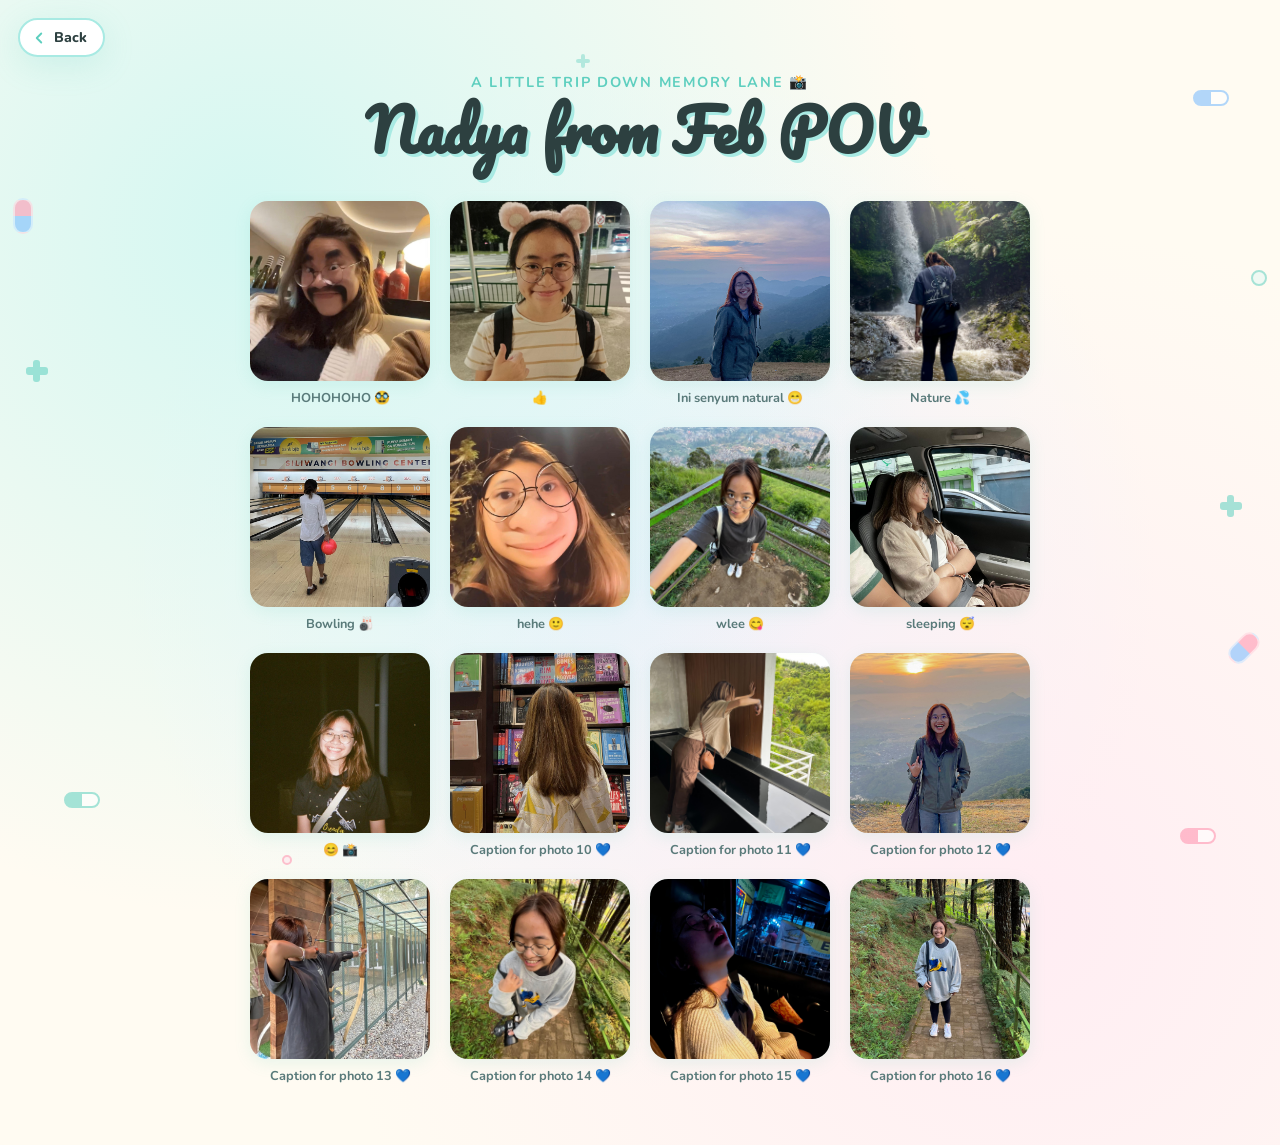
==== memories.html @ 877e9693 "Initial commit" ====
<!DOCTYPE html>
<html lang="en">
<head>
  <meta charset="UTF-8" />
  <meta name="viewport" content="width=device-width, initial-scale=1.0" />
  <title>Memories 📷</title>
  <link rel="preconnect" href="https://fonts.googleapis.com" />
  <link rel="preconnect" href="https://fonts.gstatic.com" crossorigin />
  <link href="https://fonts.googleapis.com/css2?family=Nunito:wght@400;600;700;800;900&family=Pacifico&display=swap" rel="stylesheet" />
  <link rel="stylesheet" href="css/style.css" />
  <script src="js/script.js" defer></script>
</head>
<body class="memories-page">

  <!-- ── Floating Decorations ── -->
  <div class="deco-layer" aria-hidden="true">
    <span class="deco pill pink"   style="top:4%;  left:3%;  animation-delay:0s"></span>
    <span class="deco pill blue"   style="top:10%; right:4%; animation-delay:1s"></span>
    <span class="deco pill mint"   style="top:88%; left:5%;  animation-delay:0.5s"></span>
    <span class="deco pill pink"   style="top:92%; right:5%; animation-delay:1.7s"></span>
    <span class="deco capsule"     style="top:22%; left:1%;  animation-delay:0.3s"></span>
    <span class="deco capsule rot" style="top:70%; right:2%; animation-delay:1.4s"></span>
    <span class="deco cross"       style="top:40%; left:2%;  animation-delay:0.8s"></span>
    <span class="deco cross"       style="top:55%; right:3%; animation-delay:2s"></span>
    <span class="deco cross sm"    style="top:6%;  left:45%; animation-delay:0.4s"></span>
    <span class="deco dot"         style="top:95%; left:22%; animation-delay:0.6s"></span>
    <span class="deco dot lg"      style="top:30%; right:1%; animation-delay:1.2s"></span>
  </div>

  <!-- ── Back Button ── -->
  <a href="index.html" class="back-btn" aria-label="Back to main page">
    <svg viewBox="0 0 24 24" fill="none" stroke="currentColor" stroke-width="2.5" stroke-linecap="round" stroke-linejoin="round">
      <polyline points="15 18 9 12 15 6"/>
    </svg>
    Back
  </a>

  <!-- ── Page Content ── -->
  <main class="memories-stage">
    <p class="sub-greeting">a little trip down memory lane 📸</p>
    <h1 class="main-title">Nadya from Feb POV</h1>

    <!-- ── Photo Grid ── -->
    <!--
      ✏️  HOW TO ADD YOUR PHOTOS / VIDEOS:
      1. Put your image files inside the  assets/photos/  folder.
      2. Put your video files inside the  assets/videos/  folder.
      3. Replace the src="assets/photos/photo1.jpg" (etc.) with your actual filenames.
      4. Update the .caption text for each item.
      5. To add MORE items, copy one <div class="mem-item"> block and paste it.
      6. To remove an item, delete the whole <div class="mem-item"> block.
    -->
    <div class="gallery-grid" id="gallery">

      <!-- Photo 1 -->
      <div class="mem-item" onclick="openLightbox(this)">
        <div class="mem-inner">
          <img src="assets/photos/photo1.jpeg" alt="Memory 1" loading="lazy" />
          <div class="mem-overlay">
            <span class="mem-icon">🔍</span>
          </div>
        </div>
        <p class="caption">HOHOHOHO 🥸</p>
      </div>

      <!-- Photo 2 -->
      <div class="mem-item" onclick="openLightbox(this)">
        <div class="mem-inner">
          <img src="assets/photos/photo2.jpeg" alt="Memory 2" loading="lazy" />
          <div class="mem-overlay">
            <span class="mem-icon">🔍</span>
          </div>
        </div>
        <p class="caption">👍</p>
      </div>

      <!-- Photo 3 -->
      <div class="mem-item" onclick="openLightbox(this)">
        <div class="mem-inner">
          <img src="assets/photos/photo3.jpeg" alt="Memory 3" loading="lazy" />
          <div class="mem-overlay">
            <span class="mem-icon">🔍</span>
          </div>
        </div>
        <p class="caption">Ini senyum natural 😁</p>
      </div>

      <!-- Photo 4 -->
      <div class="mem-item" onclick="openLightbox(this)">
        <div class="mem-inner">
          <img src="assets/photos/photo4.jpeg" alt="Memory 4" loading="lazy" />
          <div class="mem-overlay">
            <span class="mem-icon">🔍</span>
          </div>
        </div>
        <p class="caption">Nature 💦</p>
      </div>

      <!-- Photo 5 -->
      <div class="mem-item" onclick="openLightbox(this)">
        <div class="mem-inner">
          <img src="assets/photos/photo5.jpeg" alt="Memory 5" loading="lazy" />
          <div class="mem-overlay">
            <span class="mem-icon">🔍</span>
          </div>
        </div>
        <p class="caption">Bowling 🎳</p>
      </div>

      <!-- Photo 6 -->
      <div class="mem-item" onclick="openLightbox(this)">
        <div class="mem-inner">
          <img src="assets/photos/photo6.jpeg" alt="Memory 6" loading="lazy" />
          <div class="mem-overlay">
            <span class="mem-icon">🔍</span>
          </div>
        </div>
        <p class="caption">hehe 🙂</p>
      </div>

      <!-- Photo 7 -->
      <div class="mem-item" onclick="openLightbox(this)">
        <div class="mem-inner">
          <img src="assets/photos/photo7.jpeg" alt="Memory 7" loading="lazy" />
          <div class="mem-overlay">
            <span class="mem-icon">🔍</span>
          </div>
        </div>
        <p class="caption">wlee 😋</p>
      </div>

      <!-- Photo 8 -->
      <div class="mem-item" onclick="openLightbox(this)">
        <div class="mem-inner">
          <img src="assets/photos/photo8.jpeg" alt="Memory 8" loading="lazy" />
          <div class="mem-overlay">
            <span class="mem-icon">🔍</span>
          </div>
        </div>
        <p class="caption">sleeping 😴</p>
      </div>

      <!-- Photo 9 -->
      <div class="mem-item" onclick="openLightbox(this)">
        <div class="mem-inner">
          <img src="assets/photos/photo9.jpeg" alt="Memory 9" loading="lazy" />
          <div class="mem-overlay">
            <span class="mem-icon">🔍</span>
          </div>
        </div>
        <p class="caption">😊 📸</p>
      </div>

      <!-- Photo 10 -->
      <div class="mem-item" onclick="openLightbox(this)">
        <div class="mem-inner">
          <img src="assets/photos/photo10.jpeg" alt="Memory 10" loading="lazy" />
          <div class="mem-overlay">
            <span class="mem-icon">🔍</span>
          </div>
        </div>
        <p class="caption">Caption for photo 10 💙</p>
      </div>

      <!-- Photo 11 -->
      <div class="mem-item" onclick="openLightbox(this)">
        <div class="mem-inner">
          <img src="assets/photos/photo11.jpeg" alt="Memory 11" loading="lazy" />
          <div class="mem-overlay">
            <span class="mem-icon">🔍</span>
          </div>
        </div>
        <p class="caption">Caption for photo 11 💙</p>
      </div>

      <!-- Photo 12 -->
      <div class="mem-item" onclick="openLightbox(this)">
        <div class="mem-inner">
          <img src="assets/photos/photo12.jpeg" alt="Memory 12" loading="lazy" />
          <div class="mem-overlay">
            <span class="mem-icon">🔍</span>
          </div>
        </div>
        <p class="caption">Caption for photo 12 💙</p>
      </div>

      <!-- Photo 13 -->
      <div class="mem-item" onclick="openLightbox(this)">
        <div class="mem-inner">
          <img src="assets/photos/photo13.jpeg" alt="Memory 13" loading="lazy" />
          <div class="mem-overlay">
            <span class="mem-icon">🔍</span>
          </div>
        </div>
        <p class="caption">Caption for photo 13 💙</p>
      </div>

      <!-- Photo 14 -->
      <div class="mem-item" onclick="openLightbox(this)">
        <div class="mem-inner">
          <img src="assets/photos/photo14.jpeg" alt="Memory 14" loading="lazy" />
          <div class="mem-overlay">
            <span class="mem-icon">🔍</span>
          </div>
        </div>
        <p class="caption">Caption for photo 14 💙</p>
      </div>

      <!-- Photo 15 -->
      <div class="mem-item" onclick="openLightbox(this)">
        <div class="mem-inner">
          <img src="assets/photos/photo15.jpeg" alt="Memory 15" loading="lazy" />
          <div class="mem-overlay">
            <span class="mem-icon">🔍</span>
          </div>
        </div>
        <p class="caption">Caption for photo 15 💙</p>
      </div>

      <!-- Photo 16 -->
      <div class="mem-item" onclick="openLightbox(this)">
        <div class="mem-inner">
          <img src="assets/photos/photo16.jpeg" alt="Memory 16" loading="lazy" />
          <div class="mem-overlay">
            <span class="mem-icon">🔍</span>
          </div>
        </div>
        <p class="caption">Caption for photo 16 💙</p>
      </div>

      <!-- ── VIDEO EXAMPLE (uncomment & edit to use) ──
      <div class="mem-item video-item">
        <div class="mem-inner">
          <video src="assets/videos/video1.mp4" controls poster="assets/photos/video1-thumb.jpg"></video>
        </div>
        <p class="caption">Video caption here 🎬</p>
      </div>
      -->

    </div>
  </main>

  <!-- ── Lightbox ── -->
  <div class="lightbox" id="lightbox" onclick="closeLightbox()">
    <button class="lightbox-close" onclick="closeLightbox()" aria-label="Close">✕</button>
    <img id="lightboxImg" src="" alt="Full size" />
    <p id="lightboxCaption" class="lightbox-caption"></p>
  </div>

  <script src="script.js"></script>
</body>
</html>
---- css/style.css ----
/* ═══════════════════════════════════════════════
   BIRTHDAY WEBSITE — MEDICINE THEME
   ═══════════════════════════════════════════════ */

/* ── Variables ── */
:root {
  --mint:        #5ECFBF;
  --mint-light:  #E4F8F5;
  --mint-mid:    #A8EAE3;
  --pink:        #FF8FAB;
  --pink-light:  #FFE4ED;
  --blue:        #74B9FF;
  --blue-light:  #DCEEFF;
  --yellow:      #FFD166;
  --cream:       #FFFBF2;
  --text-dark:   #2D4040;
  --text-mid:    #5A7A7A;
  --white:       #FFFFFF;
  --shadow:      0 8px 32px rgba(94,207,191,0.18);
  --radius-pill: 99px;
}

/* ── Reset & Base ── */
*, *::before, *::after { box-sizing: border-box; margin: 0; padding: 0; }

html { scroll-behavior: smooth; }

body {
  min-height: 100vh;
  font-family: 'Nunito', sans-serif;
  background: var(--cream);
  background-image:
    radial-gradient(circle at 20% 20%, #d4f7f2 0%, transparent 50%),
    radial-gradient(circle at 80% 80%, #ffedf3 0%, transparent 50%),
    radial-gradient(circle at 50% 50%, #e8f3ff 0%, transparent 60%);
  overflow-x: hidden;
  color: var(--text-dark);
}

/* ═══════════════════════════════════════════════
   FLOATING MEDICINE DECORATIONS
   ═══════════════════════════════════════════════ */
.deco-layer {
  position: fixed;
  inset: 0;
  pointer-events: none;
  z-index: 0;
}

.deco {
  position: absolute;
  display: block;
  animation: floatDeco 5s ease-in-out infinite;
  opacity: 0.55;
}

/* Pills */
.deco.pill {
  width: 36px; height: 16px;
  border-radius: var(--radius-pill);
}
.deco.pill.pink  { background: linear-gradient(90deg, var(--pink) 50%, #fff 50%); border: 2px solid var(--pink); }
.deco.pill.blue  { background: linear-gradient(90deg, var(--blue) 50%, #fff 50%); border: 2px solid var(--blue); }
.deco.pill.mint  { background: linear-gradient(90deg, var(--mint) 50%, #fff 50%); border: 2px solid var(--mint); }

/* Capsule */
.deco.capsule {
  width: 20px; height: 36px;
  border-radius: var(--radius-pill);
  background: linear-gradient(180deg, var(--pink) 50%, var(--blue) 50%);
  border: 2px solid rgba(255,255,255,0.6);
}
.deco.capsule.rot { transform: rotate(45deg); }

/* Plus / Cross */
.deco.cross::before,
.deco.cross::after {
  content: '';
  position: absolute;
  background: var(--mint);
  border-radius: 3px;
}
.deco.cross {
  position: absolute;
  width: 22px; height: 22px;
}
.deco.cross::before { width: 100%; height: 35%; top: 32.5%; left: 0; }
.deco.cross::after  { width: 35%; height: 100%; left: 32.5%; top: 0; }
.deco.cross.sm { width: 14px; height: 14px; opacity: 0.4; }

/* Dot */
.deco.dot {
  width: 10px; height: 10px;
  border-radius: 50%;
  background: var(--pink-light);
  border: 2px solid var(--pink);
}
.deco.dot.lg {
  width: 16px; height: 16px;
  background: var(--mint-light);
  border-color: var(--mint);
}

@keyframes floatDeco {
  0%, 100% { transform: translateY(0px) rotate(0deg); }
  33%       { transform: translateY(-12px) rotate(4deg); }
  66%       { transform: translateY(6px) rotate(-3deg); }
}

/* ═══════════════════════════════════════════════
   MAIN STAGE
   ═══════════════════════════════════════════════ */
.stage {
  position: relative;
  z-index: 1;
  min-height: 100vh;
  display: flex;
  flex-direction: column;
  align-items: center;
  justify-content: center;
  padding: 32px 20px 48px;
  gap: 0;
}

.sub-greeting {
  font-family: 'Nunito', sans-serif;
  font-size: clamp(0.75rem, 2vw, 0.9rem);
  font-weight: 700;
  letter-spacing: 0.12em;
  text-transform: uppercase;
  color: var(--mint);
  margin-bottom: 6px;
}

.main-title {
  font-family: 'Pacifico', cursive;
  font-size: clamp(2rem, 7vw, 3.6rem);
  color: var(--text-dark);
  text-align: center;
  line-height: 1.1;
  margin-bottom: 28px;
  text-shadow: 3px 3px 0 var(--mint-mid);
}

/* ═══════════════════════════════════════════════
   CAKE
   ═══════════════════════════════════════════════ */
.cake-wrap {
  display: flex;
  flex-direction: column;
  align-items: center;
  margin-bottom: 28px;
}

.cake {
  position: relative;
  width: min(280px, 72vw);
  cursor: pointer;
  user-select: none;
}

/* ── Tiers ── */
.tier {
  position: relative;
  border-radius: 12px 12px 6px 6px;
  overflow: hidden;
}

.top-tier {
  width: 55%;
  height: clamp(52px, 12vw, 70px);
  margin: 0 auto;
  background: linear-gradient(135deg, #FFB3C6 0%, #FF8FAB 100%);
  box-shadow: 0 4px 12px rgba(255,143,171,0.3);
}
.mid-tier {
  width: 80%;
  height: clamp(60px, 14vw, 80px);
  margin: 0 auto;
  background: linear-gradient(135deg, #A8EAE3 0%, #5ECFBF 100%);
  box-shadow: 0 4px 12px rgba(94,207,191,0.3);
}
.bot-tier {
  width: 100%;
  height: clamp(68px, 16vw, 90px);
  background: linear-gradient(135deg, #DCEEFF 0%, #74B9FF 100%);
  box-shadow: 0 4px 16px rgba(116,185,255,0.3);
}

/* ── Frosting drips ── */
.frosting {
  position: absolute;
  top: -1px;
  left: 0; right: 0;
  height: 14px;
  background: white;
  border-radius: 0;
}
.frosting::after {
  content: '';
  position: absolute;
  bottom: -10px;
  left: 0;
  width: 100%;
  height: 12px;
  background:
    radial-gradient(circle at 10% 0, white 70%, transparent 71%),
    radial-gradient(circle at 22% 0, white 70%, transparent 71%),
    radial-gradient(circle at 34% 0, white 70%, transparent 71%),
    radial-gradient(circle at 46% 0, white 70%, transparent 71%),
    radial-gradient(circle at 58% 0, white 70%, transparent 71%),
    radial-gradient(circle at 70% 0, white 70%, transparent 71%),
    radial-gradient(circle at 82% 0, white 70%, transparent 71%),
    radial-gradient(circle at 94% 0, white 70%, transparent 71%);
  background-size: 13% 100%;
}

/* ── Cake decorations ── */
.decorations-cake { position: absolute; inset: 0; }

.sprinkle {
  position: absolute;
  width: 5px; height: 14px;
  border-radius: var(--radius-pill);
  transform: rotate(35deg);
}

.pill-deco {
  position: absolute;
  width: 22px; height: 10px;
  border-radius: var(--radius-pill);
  background: linear-gradient(90deg, #fff 50%, var(--pink) 50%);
  border: 1.5px solid rgba(255,255,255,0.8);
  opacity: 0.9;
}
.pill-deco.blue-p {
  background: linear-gradient(90deg, #fff 50%, var(--blue) 50%);
}

.cross-deco {
  position: absolute;
  width: 14px; height: 14px;
}
.cross-deco::before, .cross-deco::after {
  content: '';
  position: absolute;
  background: rgba(255,255,255,0.85);
  border-radius: 2px;
}
.cross-deco::before { width: 100%; height: 35%; top: 32.5%; }
.cross-deco::after  { width: 35%; height: 100%; left: 32.5%; }

/* ── Plate ── */
.plate {
  width: 110%;
  height: 14px;
  margin: 0 -5%;
  background: linear-gradient(135deg, #e0e0e0 0%, #f5f5f5 50%, #e0e0e0 100%);
  border-radius: 50%;
  box-shadow: 0 4px 16px rgba(0,0,0,0.1);
}

/* ═══════════════════════════════════════════════
   CANDLES
   ═══════════════════════════════════════════════ */
.candles-row {
  display: flex;
  justify-content: center;
  gap: clamp(14px, 4vw, 24px);
  margin-bottom: 6px;
  position: relative;
  z-index: 2;
}

.candle {
  display: flex;
  flex-direction: column;
  align-items: center;
  cursor: pointer;
  position: relative;
}

.wax {
  width: clamp(12px, 3vw, 16px);
  height: clamp(40px, 9vw, 54px);
  border-radius: 4px 4px 3px 3px;
  background: linear-gradient(135deg,
    #fff 0%, var(--pink) 30%, #FF6B9D 70%, #E05070 100%);
  box-shadow: inset -3px 0 6px rgba(0,0,0,0.12);
}

.candle:nth-child(2) .wax {
  background: linear-gradient(135deg,
    #fff 0%, var(--mint) 30%, #3ABFB0 70%, #2A9F90 100%);
}
.candle:nth-child(3) .wax {
  background: linear-gradient(135deg,
    #fff 0%, var(--blue) 30%, #50A0FF 70%, #3080E0 100%);
}

.wick {
  width: 2px;
  height: 7px;
  background: #5A3A2A;
  border-radius: 1px;
}

/* ── Flame ── */
.flame-wrap {
  position: relative;
  display: flex;
  flex-direction: column;
  align-items: center;
}

.flame {
  width: 14px;
  height: 20px;
  background: radial-gradient(ellipse at 50% 80%,
    #fff7aa 0%, #FFD700 30%, #FF8C00 65%, rgba(255,60,0,0.5) 100%);
  border-radius: 50% 50% 35% 35% / 60% 60% 40% 40%;
  position: relative;
  animation: flicker 0.8s ease-in-out infinite alternate;
  transform-origin: bottom center;
  box-shadow:
    0 0 6px 2px rgba(255,200,0,0.6),
    0 0 14px 4px rgba(255,140,0,0.35);
}
.flame::after {
  content: '';
  position: absolute;
  bottom: 25%;
  left: 25%;
  width: 50%;
  height: 40%;
  background: rgba(255,255,200,0.8);
  border-radius: 50%;
  animation: innerFlame 0.6s ease-in-out infinite alternate;
}

.smoke {
  width: 4px;
  height: 24px;
  background: linear-gradient(to top, rgba(150,150,150,0.7), transparent);
  border-radius: 2px;
  animation: smokeRise 1.2s ease-out forwards;
  position: absolute;
  bottom: 100%;
}

@keyframes flicker {
  0%   { transform: scaleX(1) scaleY(1) rotate(-2deg); }
  100% { transform: scaleX(0.88) scaleY(1.08) rotate(2deg); }
}
@keyframes innerFlame {
  0%   { transform: scaleX(1) scaleY(1); opacity: 0.8; }
  100% { transform: scaleX(0.8) scaleY(0.9); opacity: 1; }
}
@keyframes smokeRise {
  0%   { opacity: 0.7; transform: translateY(0) scaleX(1); }
  100% { opacity: 0; transform: translateY(-32px) scaleX(2.5); }
}

/* Blow state */
.candle.blown .flame { display: none; }
.candle.blown .smoke { display: block !important; }

/* ── Hint text ── */
.blow-hint, .blown-msg {
  font-size: 0.82rem;
  font-weight: 700;
  color: var(--text-mid);
  margin-top: 10px;
  letter-spacing: 0.03em;
  text-align: center;
  animation: pulse 2s ease-in-out infinite;
}
.blown-msg {
  color: var(--mint);
  font-size: 1rem;
  animation: popIn 0.5s cubic-bezier(0.175,0.885,0.32,1.275) forwards;
}
@keyframes pulse {
  0%, 100% { opacity: 1; }
  50%       { opacity: 0.55; }
}
@keyframes popIn {
  from { transform: scale(0.5); opacity: 0; }
  to   { transform: scale(1);   opacity: 1; }
}

/* ═══════════════════════════════════════════════
   ACTION CARDS (Message + Memories)
   ═══════════════════════════════════════════════ */
.action-row {
  display: flex;
  gap: clamp(14px, 4vw, 28px);
  justify-content: center;
  flex-wrap: wrap;
  margin-top: 8px;
}

.action-card {
  display: flex;
  flex-direction: column;
  align-items: center;
  gap: 10px;
  padding: 20px 28px;
  min-width: 100px;
  background: white;
  border: 2.5px solid var(--mint-mid);
  border-radius: 24px;
  cursor: pointer;
  font-family: 'Nunito', sans-serif;
  font-weight: 800;
  font-size: 0.88rem;
  color: var(--text-dark);
  box-shadow: var(--shadow), 0 2px 0 var(--mint-mid);
  transition: transform 0.18s, box-shadow 0.18s, border-color 0.18s;
  text-decoration: none;
  position: relative;
  overflow: hidden;
}
.action-card::before {
  content: '';
  position: absolute;
  inset: 0;
  background: linear-gradient(135deg, var(--mint-light), var(--pink-light));
  opacity: 0;
  transition: opacity 0.2s;
}
.action-card:hover::before, .action-card:focus::before { opacity: 1; }
.action-card:hover   { transform: translateY(-4px); box-shadow: 0 14px 36px rgba(94,207,191,0.25), 0 2px 0 var(--mint); border-color: var(--mint); }
.action-card:active  { transform: translateY(-1px); }
.action-card span, .action-card svg { position: relative; z-index: 1; }

.action-icon {
  width: 48px; height: 48px;
  border-radius: 14px;
  background: var(--mint-light);
  display: flex; align-items: center; justify-content: center;
  position: relative; z-index: 1;
}
.action-icon svg {
  width: 24px; height: 24px;
  stroke: var(--mint);
}
#msgBtn .action-icon  { background: var(--pink-light); }
#msgBtn .action-icon svg { stroke: var(--pink); }

.action-label { position: relative; z-index: 1; letter-spacing: 0.04em; }

/* ═══════════════════════════════════════════════
   MESSAGE MODAL
   ═══════════════════════════════════════════════ */
.modal-overlay {
  position: fixed;
  inset: 0;
  background: rgba(45,64,64,0.5);
  backdrop-filter: blur(6px);
  z-index: 100;
  display: none;
  align-items: center;
  justify-content: center;
  padding: 20px;
}
.modal-overlay.open {
  display: flex;
  animation: fadeIn 0.25s ease;
}
@keyframes fadeIn {
  from { opacity: 0; }
  to   { opacity: 1; }
}

.modal-box {
  background: white;
  border-radius: 28px;
  max-width: 440px;
  width: 100%;
  padding: 36px 32px 32px;
  position: relative;
  box-shadow: 0 24px 64px rgba(45,64,64,0.2);
  animation: slideUp 0.3s cubic-bezier(0.175,0.885,0.32,1.275);
  overflow: hidden;
  max-height: 90vh;
  overflow-y: auto;
}
@keyframes slideUp {
  from { transform: translateY(40px) scale(0.95); opacity: 0; }
  to   { transform: translateY(0) scale(1); opacity: 1; }
}

.modal-close {
  position: absolute;
  top: 16px; right: 16px;
  width: 32px; height: 32px;
  border-radius: 50%;
  border: 2px solid var(--mint-mid);
  background: var(--mint-light);
  cursor: pointer;
  font-size: 0.8rem;
  color: var(--text-mid);
  display: flex; align-items: center; justify-content: center;
  transition: background 0.15s;
  line-height: 1;
  font-family: inherit;
}
.modal-close:hover { background: var(--mint-mid); color: white; }

.modal-deco-top {
  position: absolute;
  top: -20px; right: -20px;
  width: 80px; height: 80px;
  border-radius: 50%;
  background: linear-gradient(135deg, var(--mint-light), var(--pink-light));
  opacity: 0.6;
}
.modal-deco-bot {
  position: absolute;
  bottom: -24px; left: -24px;
  width: 90px; height: 90px;
  border-radius: 50%;
  background: linear-gradient(135deg, var(--pink-light), var(--blue-light));
  opacity: 0.5;
}

.modal-icon {
  font-size: 2.4rem;
  text-align: center;
  margin-bottom: 8px;
}
.modal-title {
  font-family: 'Pacifico', cursive;
  font-size: 1.5rem;
  color: var(--text-dark);
  text-align: center;
  margin-bottom: 20px;
}
.modal-body {
  font-size: 0.95rem;
  line-height: 1.75;
  color: var(--text-mid);
}
.modal-body p { margin-bottom: 12px; }
.modal-sign {
  font-weight: 800;
  color: var(--mint);
  font-size: 1rem;
  margin-top: 4px;
}

/* ═══════════════════════════════════════════════
   CONFETTI CANVAS
   ═══════════════════════════════════════════════ */
#confettiCanvas {
  position: fixed;
  inset: 0;
  pointer-events: none;
  z-index: 50;
}

/* ═══════════════════════════════════════════════
   MEMORIES PAGE
   ═══════════════════════════════════════════════ */
.memories-page .stage,
.memories-stage {
  min-height: 100vh;
  display: flex;
  flex-direction: column;
  align-items: center;
  padding: 72px 20px 60px;
  position: relative;
  z-index: 1;
}

.back-btn {
  position: fixed;
  top: 18px; left: 18px;
  z-index: 10;
  display: flex;
  align-items: center;
  gap: 6px;
  background: white;
  border: 2px solid var(--mint-mid);
  color: var(--text-dark);
  font-family: 'Nunito', sans-serif;
  font-weight: 800;
  font-size: 0.88rem;
  padding: 8px 16px 8px 10px;
  border-radius: var(--radius-pill);
  text-decoration: none;
  box-shadow: var(--shadow);
  transition: transform 0.15s, box-shadow 0.15s;
}
.back-btn svg { width: 18px; height: 18px; stroke: var(--mint); }
.back-btn:hover { transform: translateX(-3px); box-shadow: 0 10px 28px rgba(94,207,191,0.2); }

/* ── Gallery Grid ── */
.gallery-grid {
  display: grid;
  grid-template-columns: repeat(auto-fill, minmax(min(200px, 42vw), 1fr));
  gap: clamp(12px, 3vw, 20px);
  width: 100%;
  max-width: 780px;
  margin-top: 12px;
}

.mem-item {
  cursor: pointer;
  display: flex;
  flex-direction: column;
  gap: 8px;
}
.mem-inner {
  position: relative;
  border-radius: 18px;
  overflow: hidden;
  aspect-ratio: 1;
  background: var(--mint-light);
  box-shadow: 0 4px 16px rgba(94,207,191,0.15);
  transition: transform 0.2s, box-shadow 0.2s;
}
.mem-inner img,
.mem-inner video {
  width: 100%; height: 100%;
  object-fit: cover;
  display: block;
  transition: transform 0.3s;
}
.mem-overlay {
  position: absolute;
  inset: 0;
  background: rgba(94,207,191,0.35);
  display: flex; align-items: center; justify-content: center;
  opacity: 0;
  transition: opacity 0.2s;
}
.mem-icon { font-size: 1.6rem; }
.mem-item:hover .mem-inner  { transform: translateY(-4px); box-shadow: 0 12px 32px rgba(94,207,191,0.25); }
.mem-item:hover .mem-inner img { transform: scale(1.05); }
.mem-item:hover .mem-overlay { opacity: 1; }

.caption {
  font-size: 0.8rem;
  font-weight: 700;
  color: var(--text-mid);
  text-align: center;
  padding: 0 4px;
}

/* video item gets a tag */
.video-item .mem-inner::before {
  content: '▶';
  position: absolute;
  top: 50%; left: 50%;
  transform: translate(-50%, -50%);
  font-size: 2rem;
  color: white;
  text-shadow: 0 2px 8px rgba(0,0,0,0.4);
  z-index: 2;
  pointer-events: none;
}
.video-item .mem-inner video { pointer-events: none; }

/* ── Lightbox ── */
.lightbox {
  position: fixed;
  inset: 0;
  background: rgba(20,30,30,0.88);
  backdrop-filter: blur(8px);
  z-index: 200;
  display: none;
  align-items: center;
  justify-content: center;
  flex-direction: column;
  gap: 14px;
  padding: 20px;
}
.lightbox.open { display: flex; animation: fadeIn 0.2s ease; }
.lightbox img {
  max-width: min(90vw, 720px);
  max-height: 75vh;
  border-radius: 18px;
  object-fit: contain;
  box-shadow: 0 16px 64px rgba(0,0,0,0.5);
}
.lightbox-close {
  position: fixed;
  top: 18px; right: 18px;
  background: rgba(255,255,255,0.15);
  border: 2px solid rgba(255,255,255,0.3);
  color: white;
  width: 40px; height: 40px;
  border-radius: 50%;
  font-size: 1rem;
  cursor: pointer;
  display: flex; align-items: center; justify-content: center;
  font-family: inherit;
  transition: background 0.15s;
}
.lightbox-close:hover { background: rgba(255,255,255,0.3); }
.lightbox-caption {
  color: rgba(255,255,255,0.85);
  font-size: 0.9rem;
  font-weight: 600;
  text-align: center;
}

/* ═══════════════════════════════════════════════
   RESPONSIVE TWEAKS
   ═══════════════════════════════════════════════ */
@media (max-width: 400px) {
  .action-card { padding: 16px 20px; min-width: 88px; }
  .action-icon { width: 40px; height: 40px; }
  .action-icon svg { width: 20px; height: 20px; }
  .modal-box { padding: 28px 20px 24px; }
}
@media (min-width: 640px) {
  .gallery-grid { grid-template-columns: repeat(3, 1fr); }
}
@media (min-width: 960px) {
  .gallery-grid { grid-template-columns: repeat(4, 1fr); }
}

/* Fix modal close button */
.modal-close {
  z-index: 999;
  position: absolute;
}
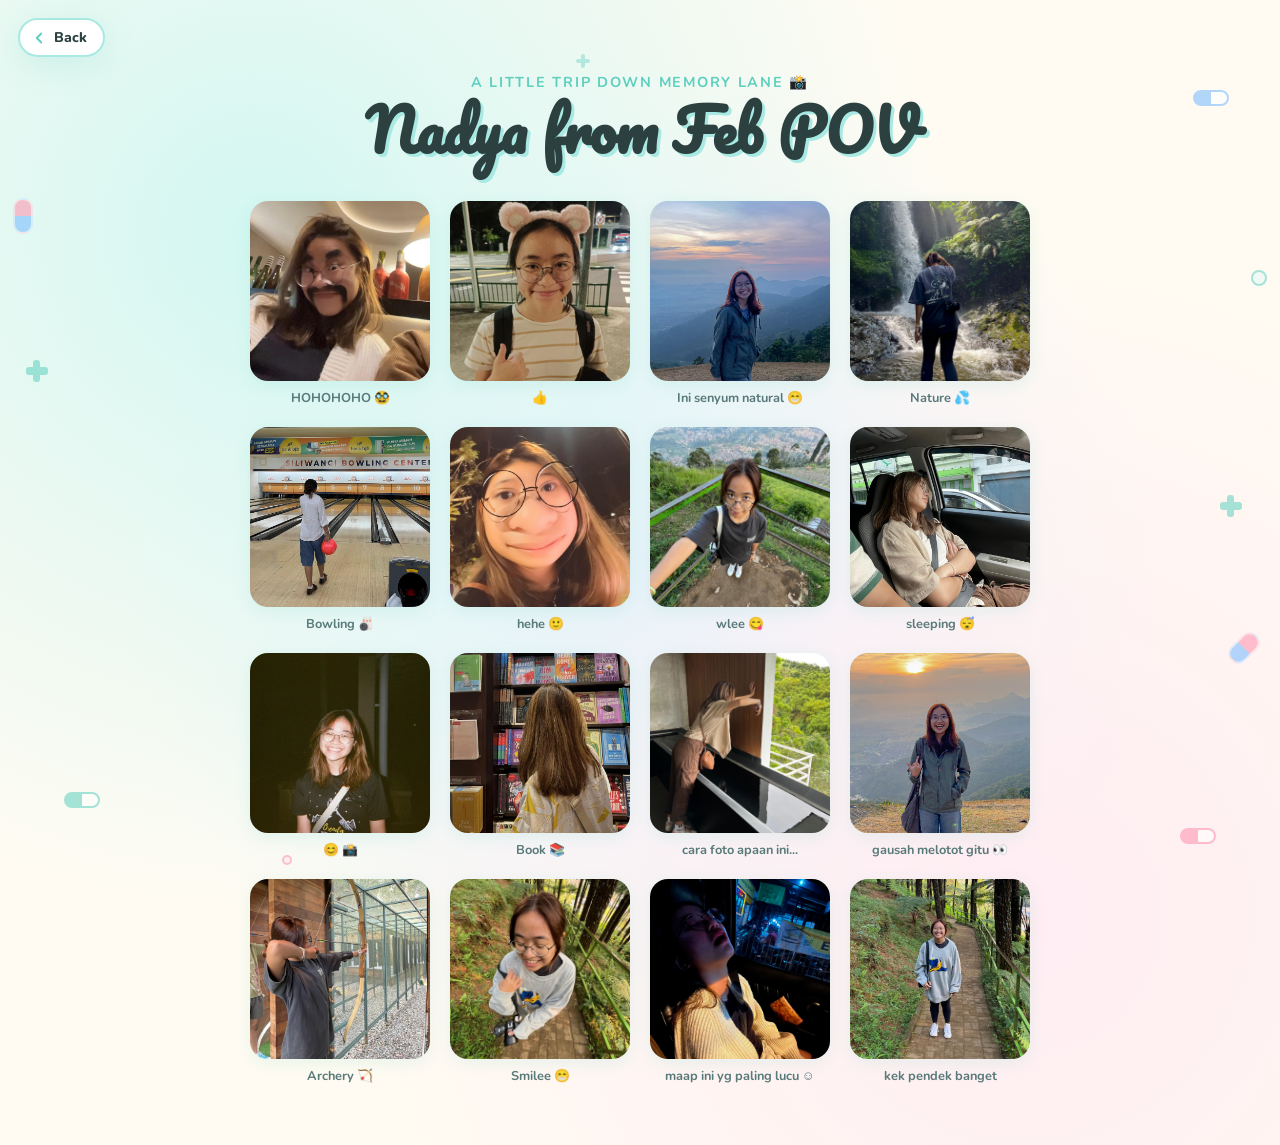
==== commit 3bd44028: "update" ====
--- a/memories.html
+++ b/memories.html
@@ -159,7 +159,7 @@
             <span class="mem-icon">🔍</span>
           </div>
         </div>
-        <p class="caption">Caption for photo 10 💙</p>
+        <p class="caption">Book 📚</p>
       </div>
 
       <!-- Photo 11 -->
@@ -170,7 +170,7 @@
             <span class="mem-icon">🔍</span>
           </div>
         </div>
-        <p class="caption">Caption for photo 11 💙</p>
+        <p class="caption">cara foto apaan ini...</p>
       </div>
 
       <!-- Photo 12 -->
@@ -181,7 +181,7 @@
             <span class="mem-icon">🔍</span>
           </div>
         </div>
-        <p class="caption">Caption for photo 12 💙</p>
+        <p class="caption">gausah melotot gitu 👀</p>
       </div>
 
       <!-- Photo 13 -->
@@ -192,7 +192,7 @@
             <span class="mem-icon">🔍</span>
           </div>
         </div>
-        <p class="caption">Caption for photo 13 💙</p>
+        <p class="caption">Archery 🏹</p>
       </div>
 
       <!-- Photo 14 -->
@@ -203,7 +203,7 @@
             <span class="mem-icon">🔍</span>
           </div>
         </div>
-        <p class="caption">Caption for photo 14 💙</p>
+        <p class="caption">Smilee 😁</p>
       </div>
 
       <!-- Photo 15 -->
@@ -214,7 +214,7 @@
             <span class="mem-icon">🔍</span>
           </div>
         </div>
-        <p class="caption">Caption for photo 15 💙</p>
+        <p class="caption">maap ini yg paling lucu ☺️</p>
       </div>
 
       <!-- Photo 16 -->
@@ -225,7 +225,7 @@
             <span class="mem-icon">🔍</span>
           </div>
         </div>
-        <p class="caption">Caption for photo 16 💙</p>
+        <p class="caption">kek pendek banget</p>
       </div>
 
       <!-- ── VIDEO EXAMPLE (uncomment & edit to use) ──
